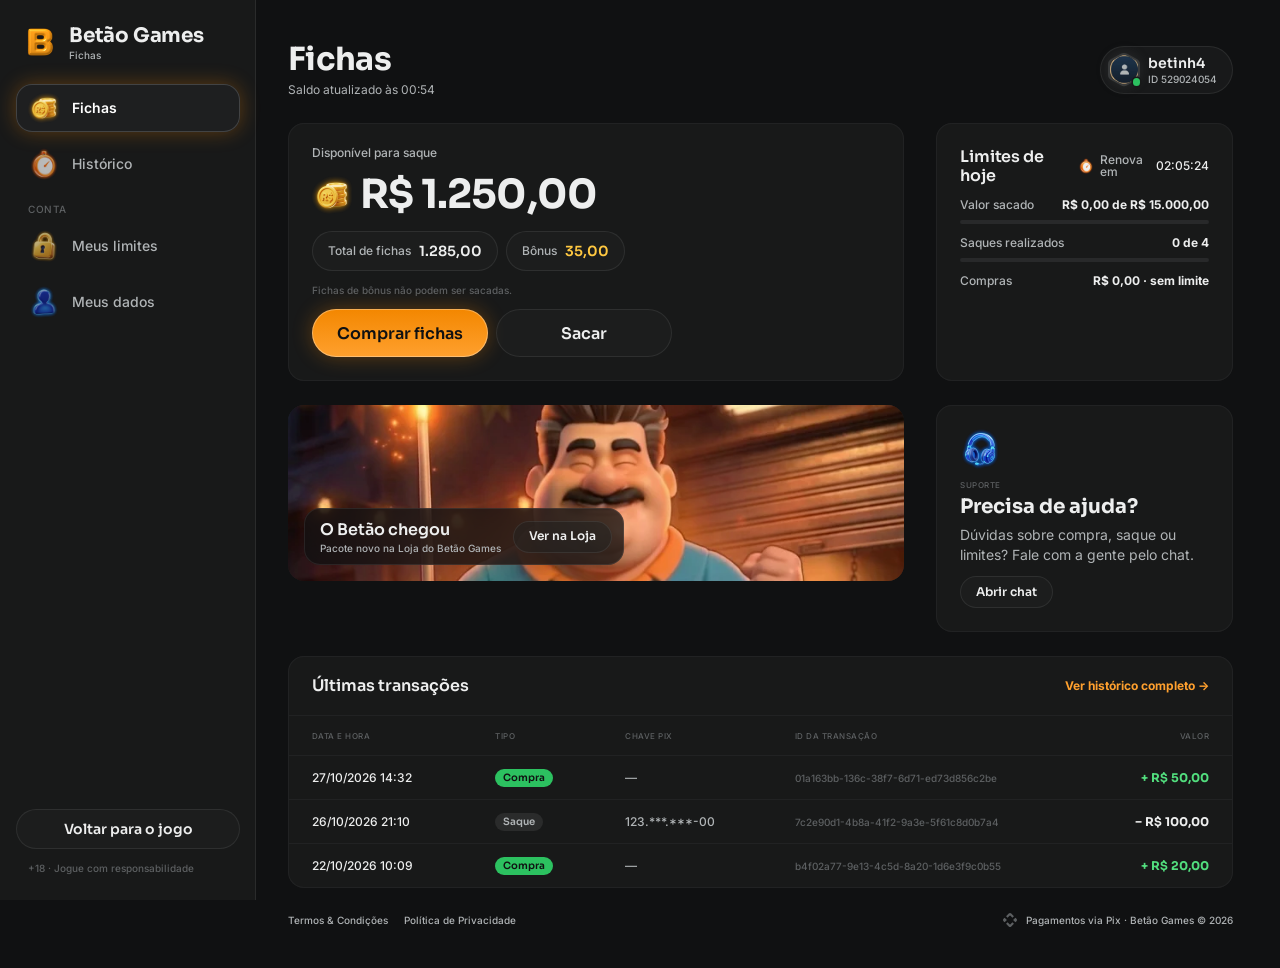
==== fichas/index.html @ 5cd7186c "Betão Games · protótipo navegável gerado a partir do EstrelaGames (cores, logo, verso, Betão, abertu" ====
<!doctype html>
<html lang="pt-BR">
<head>
<meta charset="utf-8">
<meta name="viewport" content="width=device-width, initial-scale=1, viewport-fit=cover">
<meta name="robots" content="noindex, nofollow">
<meta name="theme-color" content="#101112">
<title>Fichas · Betão Games</title>
<link rel="icon" href="../assets/ui/logo_icon.webp">
<link rel="preconnect" href="https://fonts.googleapis.com">
<link rel="preconnect" href="https://fonts.gstatic.com" crossorigin>
<link rel="stylesheet" href="https://fonts.googleapis.com/css2?family=Inter:wght@400;500;600;700&family=Sora:wght@600;700;800&display=swap">
<link rel="stylesheet" href="../css/tokens.css?v=20261027h">
<link rel="stylesheet" href="../css/ui.css?v=20261027h">
<link rel="stylesheet" href="fichas.css?v=20261027h">
</head>
<body>
<svg width="0" height="0" style="position:absolute" aria-hidden="true">
  <defs><clipPath id="hexclip" clipPathUnits="objectBoundingBox"><path id="hexpath" d=""/></clipPath></defs>
  <symbol id="i-chev-l-light" viewBox="0 0 320 512"><path d="M20.7 267.3c-6.2-6.2-6.2-16.4 0-22.6l192-192c6.2-6.2 16.4-6.2 22.6 0s6.2 16.4 0 22.6L54.6 256 235.3 436.7c6.2 6.2 6.2 16.4 0 22.6s-16.4 6.2-22.6 0l-192-192z"/></symbol>
  <symbol id="i-x" viewBox="0 0 384 512"><path d="M324.5 411.1c6.2 6.2 16.4 6.2 22.6 0s6.2-16.4 0-22.6L214.6 256 347.1 123.5c6.2-6.2 6.2-16.4 0-22.6s-16.4-6.2-22.6 0L192 233.4 59.5 100.9c-6.2-6.2-16.4-6.2-22.6 0s-6.2 16.4 0 22.6L169.4 256 36.9 388.5c-6.2 6.2-6.2 16.4 0 22.6s16.4 6.2 22.6 0L192 278.6 324.5 411.1z"/></symbol>
  <symbol id="i-check" viewBox="0 0 448 512"><path d="M438.6 105.4c12.5 12.5 12.5 32.8 0 45.3l-256 256c-12.5 12.5-32.8 12.5-45.3 0l-128-128c-12.5-12.5-12.5-32.8 0-45.3s32.8-12.5 45.3 0L160 338.7 393.4 105.4c12.5-12.5 32.8-12.5 45.3 0z"/></symbol>
  <symbol id="i-copy" viewBox="0 0 448 512"><path d="M208 0H332.1c12.7 0 24.9 5.1 33.9 14.1l67.9 67.9c9 9 14.1 21.2 14.1 33.9V336c0 26.5-21.5 48-48 48H208c-26.5 0-48-21.5-48-48V48c0-26.5 21.5-48 48-48zM48 128h80v64H64V448H256V416h64v48c0 26.5-21.5 48-48 48H48c-26.5 0-48-21.5-48-48V176c0-26.5 21.5-48 48-48z"/></symbol>
  <symbol id="i-pix" viewBox="0 0 24 24"><path d="M6.1 6.3 10.1 2.3a2.7 2.7 0 0 1 3.8 0l4 4-2.3 2.3-2.9-2.9a1 1 0 0 0-1.4 0L8.4 8.6 6.1 6.3zm11.8 11.4-4 4a2.7 2.7 0 0 1-3.8 0l-4-4 2.3-2.3 2.9 2.9a1 1 0 0 0 1.4 0l2.9-2.9 2.3 2.3zM2.3 10.1l1.6-1.6L7.4 12l-3.5 3.5-1.6-1.6a2.7 2.7 0 0 1 0-3.8zm19.4 0a2.7 2.7 0 0 1 0 3.8l-1.6 1.6-3.5-3.5 3.5-3.5 1.6 1.6z"/></symbol>
</svg>

<div class="fx">
  <aside class="side" id="side" aria-label="Menu"></aside>
  <div class="main">
    <header class="mtop" id="mtop"></header>
    <main class="page" id="page"></main>
    <footer class="foot" id="foot"></footer>
  </div>
</div>
<div class="veil" id="veil" hidden><section class="drawer" id="drawer" role="dialog" aria-modal="true"></section></div>
<div class="toast" id="toast"><span class="hint-pill" id="toastTxt"></span></div>

<script src="fichas.js?v=20261027h"></script>
</body>
</html>
---- css/tokens.css ----
/* Betão Games · tokens do DS EstrelaGames (Rjx31bgpOt4m1U8DVKyWtd · modo Betão Games), valores resolvidos 1:1 */
:root{
  color-scheme: dark;
  /* background */
  --bg-default:#101112; --bg-subtle:#181919; --bg-strong:#212223; --bg-raised:#28292a; --bg-inset:#010101; --bg-highlight:#ffffff14; --bg-chrome:#181919; --bg-divider:#28292a; --bg-band:#00000052;
  --bga-default-50:#10111280; --bga-default-75:#101112bf; --bga-subtle-50:#18191980; --bga-subtle-75:#181919bf;
  --bga-strong-25:#21222340; --bga-strong-50:#21222380; --bga-strong-75:#212223bf;
  --bga-secondary-16:#ffa02e29; --bga-secondary-32:#ffa02e52; --bga-accent-12:#ffc8411f;
  /* border */
  --border-muted:#ffffff14; --border-default:#212223; --border-strong:#383a3b; --border-focus:#f38700;
  --border-hl-top:#ffffff29; --border-gold-top:#ffdec1e5; --border-gold-bottom:#f387005c;
  /* text */
  --text-default:#edeeee; --text-muted:#b0b4b6; --text-link:#ffa02e; --text-subtle:#5d6062; --text-disabled:#454849;
  --text-brand:#ffa02e; --text-success:#52de7e; --text-error:#ff6b6e; --text-prize:#ffc841;
  --text-on-color:#ffffff; --text-on-color-muted:#ffffffd9; --text-on-color-subtle:#ffffffb2; --text-on-light:#101112;
  /* system */
  --sys-info:#ff9201; --sys-success:#2cc160; --sys-success-strong:#8cf0a9; --sys-warning:#ffbe2e; --sys-error:#ef4452;
  --sysa-success-25:#2cc16040; --sysa-error-25:#ef445240; --sysa-info-25:#3b74f540;
  --notification-error:#ef4452;
  /* effects */
  --hl-subtle:#ffffff29; --hl:#ffffff52; --hl-strong:#ffffff7a;
  --shadow-faint:#0000001f; --shadow-subtle:#0000003d; --shadow:#00000066; --shadow-strong:#00000080;
  --glow-info:#f3870052; --glow-accent:#ffbe2e52; --glow-success:#52de7ea3; --glow-gold:#ffa02e52; --glow-blue:#ffa02e; --glow-red:#ff6b6e;
  /* surfaces */
  --surface-card-top:#181919; --surface-card-bottom:#101112; --surface-elevated-top:#28292a; --surface-elevated-bottom:#181919;
  /* buttons */
  --btn-primary-top:#f38700; --btn-primary-bg:#a25a00; --btn-secondary-border:#ff9201;
  --btn-disabled-top:#28292a; --btn-disabled-bg:#28292a; --btn-disabled-text:#454849;
  /* tabs */
  --tab-default-text:#b0b4b6; --tab-container:#212223; --input-border:#212223;
  --tab-padrao:#f38700; --tab-padrao-tint:#f387003d; --tab-rosa:#e93d82; --tab-rosa-tint:#e93d823d;
  /* games */
  --game-truco:#e5484d; --game-paulista:#3b74f5; --game-cacheta:#8752f2; --game-tranca:#2cc160; --game-buraco:#1f9a4a;
  --game-poker:#0fa968; --game-sinuca:#2fa35a; --game-todos:#ff9201; --game-domino:#14b8a6; --game-dama:#f76b15; --game-xadrez:#5b6cff;
  --game-paulista-tint:#3b74f53d; --game-truco-tint:#e5484d3d; --game-cacheta-tint:#8752f23d; --game-buraco-tint:#1f9a4a3d;
  /* crew */
  --crew-engenheiro:#4fb3ff; --crew-comandante:#f5c542; --crew-piloto:#ff5a36; --crew-navegador:#e86bff; --crew-explorador:#4dffb8;
  --crew-bar:#ff9f43; --crew-reis:#34d399; --crew-nobru:#3d8bff; --crew-inhui:#ff4fb0;
  /* stake / table */
  --stake-padrao-top:#673600; --stake-padrao-bottom:#341d07; --stake-iniciante-top:#1f9a4a; --stake-iniciante-bottom:#1f502c;
  --table-card-top:#1f5a4a; --table-card-bottom:#0f2e2a; --table-stake:#ffc841;
  --plus-bg:#52de7e; --plus-icon:#101112;
  /* cards */
  --card-face:#ffffff; --card-border:#9ea2a4; --suit-red:#c72c3d; --suit-black:#141922; --back-top:#7e4606; --back-bottom:#491f00;
  /* seat timer */
  --seat-timer-track:#ffffff1f; --seat-timer:#ff9201;
  /* type */
  --f-display:"Sora", "Inter", system-ui, sans-serif;
  --f-ui:"Inter", system-ui, -apple-system, sans-serif;
  --f-call:"Industry", "Sora", sans-serif;
  /* marca · Betão Games (sobrescreve) */
  --back-top:#673600; --back-bottom:#341d07; --btn-primary-text:#101112; --btn-primary-bg:#ffa02e; --crew-nobru:#FF9201; --crew-inhui:#FF9201;
}
/* estilos de texto do DS */
.t-d3xl{font:700 64px/1.2 var(--f-display);letter-spacing:-.02em}
.t-d2xl{font:700 48px/1.2 var(--f-display);letter-spacing:-.02em}
.t-dxl{font:700 40px/1.2 var(--f-display);letter-spacing:-.02em}
.t-dl{font:700 32px/1.2 var(--f-display);letter-spacing:-.02em}
.t-dm{font:700 24px/1.2 var(--f-display);letter-spacing:-.01em}
.t-ds{font:700 20px/1.2 var(--f-display);letter-spacing:-.01em}
.t-dxs{font:600 16px/1.2 var(--f-display)}
.t-d2xs{font:600 14px/1.2 var(--f-display)}
.t-d3xs{font:600 12px/1.2 var(--f-display)}
.t-hm{font:700 20px/1.2 var(--f-ui)}
.t-ll{font:500 16px/1 var(--f-ui)} .t-lm{font:500 14px/1 var(--f-ui)} .t-ls{font:500 12px/1 var(--f-ui)} .t-lxs{font:500 10px/1 var(--f-ui)} .t-l2xs{font:500 8px/1 var(--f-ui)}
.t-link{font:700 12px/1.5 var(--f-ui)}
.t-p2xl{font:400 20px/1.5 var(--f-ui)} .t-pm{font:400 14px/1.5 var(--f-ui)} .t-ps{font:400 12px/1.5 var(--f-ui)}
---- css/ui.css ----
/* EstrelaGames · base + componentes do DS (Apple Gamer Style · Glass). Medidas 1:1 com o Figma (frame 375). */
*{box-sizing:border-box}
html,body{height:100%;margin:0}
body{background:#05080c;color:var(--text-default);font-family:var(--f-ui);-webkit-font-smoothing:antialiased;overflow:hidden;-webkit-text-size-adjust:100%}
button{font:inherit;color:inherit;border:0;background:none;padding:0;margin:0;cursor:pointer;-webkit-tap-highlight-color:transparent;text-align:inherit}
button:focus-visible,[role="button"]:focus-visible{outline:2px solid var(--border-focus);outline-offset:2px}
/* cards clicáveis são div[role=button]: o WebKit (iPhone) não estica os filhos de um <button> com flex */
[role="button"]{cursor:pointer;-webkit-tap-highlight-color:transparent;-webkit-user-select:none;user-select:none;outline:0}
input{font:inherit;color:inherit;border:0;background:none;outline:0;padding:0;margin:0;min-width:0}
img,video{display:block;max-width:100%;user-select:none;-webkit-user-drag:none}
svg{display:block}
[hidden]{display:none!important}
.ic{flex:none;object-fit:contain;pointer-events:none}

/* ---------- aparelho ---------- */
.stage-wrap{position:fixed;inset:0;display:flex;align-items:center;justify-content:center}
.phone{position:relative;width:375px;height:812px;background:var(--bg-subtle);overflow:hidden;border-radius:48px;box-shadow:0 0 0 10px #0c1016,0 0 0 11px #2a3340,0 40px 80px rgba(0,0,0,.6);transform-origin:center;display:flex;flex-direction:column}
.status{position:relative;flex:none;height:44px;display:flex;align-items:center;justify-content:space-between;padding:0 26px 0 32px;font:600 15px/1 var(--f-ui);background:var(--bg-subtle);z-index:60;pointer-events:none}
.status .island{position:absolute;left:50%;top:10px;width:118px;height:32px;margin-left:-59px;border-radius:20px;background:#000}
.status .icons{display:flex;gap:6px;align-items:center}
.app{position:relative;flex:1;min-height:0;overflow:hidden}
@media (max-width:520px){
  .phone{width:100vw;height:100vh;height:100dvh;border-radius:0;box-shadow:none;transform:none!important}
  .status{display:none}
  .app{padding-top:env(safe-area-inset-top,0px)}
}
.scr{position:absolute;inset:0;display:flex;flex-direction:column;background:var(--bg-subtle);overflow:hidden}
.app>.scr{top:env(safe-area-inset-top,0px)}
@media (min-width:521px){.app>.scr{top:0}}
.scroll{flex:1;min-height:0;overflow-y:auto;overflow-x:hidden;-webkit-overflow-scrolling:touch;scrollbar-width:none;overscroll-behavior:contain}
.scroll::-webkit-scrollbar,.hscroll::-webkit-scrollbar{display:none}
/* linha com rolagem lateral: sem clip, sangra até a borda da tela (regra Oct 26) */
.hscroll{display:flex;overflow-x:auto;overflow-y:visible;scrollbar-width:none;margin:0 -8px;padding:0 8px;scroll-padding:0 8px;-webkit-overflow-scrolling:touch}

/* ---------- ícones 3D ---------- */
.i16{width:16px;height:16px}.i20{width:20px;height:20px}.i24{width:24px;height:24px}.i28{width:28px;height:28px}.i32{width:32px;height:32px}.i36{width:36px;height:36px}.i40{width:40px;height:40px}.i48{width:48px;height:48px}

/* ---------- header-game (Mobile · Glass) ---------- */
.hdr{position:relative;flex:none;height:64px;display:flex;align-items:center;gap:4px;padding:8px 12px;background:var(--bg-subtle);overflow:hidden;z-index:20}
.hdr::before{content:"";position:absolute;left:48px;top:-70px;width:280px;height:140px;border-radius:50%;background:var(--glow-blue);filter:blur(60px);opacity:.15;pointer-events:none}
.hdr .side{position:relative;flex:1;min-width:0;display:flex;align-items:center;gap:4px}
.hdr .logo{width:24px;height:36px;display:grid;place-items:center;flex:none}
.hdr .logo img{width:25px;height:24px}
.cpill{flex:1;min-width:0;height:34px;display:flex;align-items:center;gap:2px;padding:4px;border-radius:999px;background:linear-gradient(90deg,#52de7e1a,#21222306),var(--bga-strong-50);box-shadow:inset 0 0 0 1px var(--border-muted);overflow:hidden}
.cpill.bonus{padding:4px 8px 4px 4px;background:linear-gradient(90deg,#21222306,#ffc8411a),var(--bga-strong-50)}
.cpill .ic{width:24px;height:24px}
.cpill .t{flex:1;min-width:0;display:flex;flex-direction:column;gap:2px;text-align:left}
.cpill .t small{font:500 8px/1 var(--f-ui);color:var(--text-muted)}
.cpill .t b{font:700 12px/10px var(--f-ui);color:var(--text-default);white-space:nowrap;overflow:hidden;text-overflow:ellipsis}
.cpill.bonus .t b{color:var(--text-prize)}
.cpill .plus{width:20px;height:20px;border-radius:10px;background:var(--plus-bg);display:grid;place-items:center;flex:none}
.cpill .plus svg{width:12px;height:12px;fill:var(--plus-icon)}
.hbell{position:relative;width:36px;height:36px;border-radius:18px;background:var(--bga-strong-50);box-shadow:inset 0 0 0 1px var(--border-muted);display:grid;place-items:center;flex:none}
.hbell .ic{width:28px;height:28px}
.hbell i{position:absolute;left:28px;top:0;width:8px;height:8px;border-radius:50%;background:var(--notification-error)}
.hbell i[hidden]{display:none}

/* ---------- header-avatar (hexágono com borda da tripulação) ---------- */
.hav{position:relative;display:inline-block;flex:none;width:var(--w,44px);height:var(--h,48px)}
.hav .gl{position:absolute;left:-4.5%;top:0;width:109%;aspect-ratio:1;border-radius:50%;background:var(--cc);filter:blur(calc(var(--w,44px) * .16));opacity:.45;pointer-events:none}
.hav .hx{position:absolute;inset:0;-webkit-clip-path:url(#hexclip);clip-path:url(#hexclip);background:var(--cc)}
.hav .hx img{position:absolute;inset:2px;width:calc(100% - 4px);height:calc(100% - 4px);object-fit:cover;object-position:center top;-webkit-clip-path:url(#hexclip);clip-path:url(#hexclip);background:var(--bg-raised)}
.hav .on{position:absolute;left:77%;top:75%;width:23%;aspect-ratio:1;border-radius:50%;background:var(--sys-success);box-shadow:0 0 0 1.5px var(--bg-subtle)}
.hav.xs{--w:24px;--h:26px}.hav.s{--w:32px;--h:35px}.hav.m{--w:44px;--h:48px}.hav.l{--w:56px;--h:60px}
.hav.xs .hx img,.hav.s .hx img{inset:1.5px;width:calc(100% - 3px);height:calc(100% - 3px)}
.hav.empty{height:var(--w)}
.hav.empty .av0{position:absolute;inset:4.5%;width:91%;height:91%}
.hav.empty .add{position:absolute;left:63.6%;top:63.6%;width:27.3%;height:27.3%;border-radius:50%;background:var(--plus-bg);box-shadow:0 0 0 1.2px var(--bg-subtle);display:grid;place-items:center}
.hav.empty .add svg{width:58%;height:58%;fill:var(--plus-icon)}

/* ---------- avatar circular (avatar-estrela-games) ---------- */
.av{position:relative;display:inline-block;vertical-align:middle;flex:none;width:var(--s,48px);height:var(--s,48px);border-radius:50%;background:linear-gradient(180deg,var(--surface-elevated-top),var(--surface-elevated-bottom));box-shadow:inset 0 0 0 var(--bw,2px) #ffffff29}
.av img{position:absolute;inset:var(--bw,2px);width:calc(100% - 2*var(--bw,2px));height:calc(100% - 2*var(--bw,2px));border-radius:50%;object-fit:cover;object-position:center top}
.av.s{--s:32px;--bw:1px}.av.m{--s:48px;--bw:2px}.av.l{--s:80px;--bw:3px}.av.xl{--s:120px;--bw:4px}
.av .lvl{position:absolute;left:50%;bottom:-4px;transform:translateX(-50%);padding:1px 6px;border-radius:999px;background:var(--bg-raised);box-shadow:0 0 0 2px var(--bg-default);font:600 12px/14px var(--f-display);white-space:nowrap}
.av.empty .ph{position:absolute;inset:25%;width:50%;height:50%;fill:#ffffff52}
.av .addb{position:absolute;left:63.3%;top:63.3%;width:36.7%;height:36.7%;border-radius:50%;background:var(--plus-bg);display:grid;place-items:center;box-shadow:0 0 0 3px var(--bg-subtle)}
.av .addb svg{width:50%;height:50%;fill:#fff}

/* ---------- navbar-glass ---------- */
.nav{position:absolute;left:16px;right:16px;bottom:calc(12px + env(safe-area-inset-bottom,0px));height:64px;display:flex;align-items:stretch;padding:4px;border-radius:24px;background:var(--bga-strong-75);box-shadow:inset 0 0 0 1px var(--border-muted);-webkit-backdrop-filter:blur(24px);backdrop-filter:blur(24px);z-index:30}
.nav>button{position:relative;flex:1;min-width:0;display:flex;flex-direction:column;align-items:center;justify-content:center;border-radius:20px}
.nav>button .ic{width:32px;height:32px;opacity:.75}
.nav>button>span{font:500 10px/1 var(--f-ui);color:var(--text-subtle);white-space:nowrap}
.nav>button.on{flex:none;width:104px;justify-content:flex-end;gap:2px;padding-bottom:6px;background:var(--bga-secondary-16);box-shadow:inset 0 0 0 1px var(--hl-subtle),0 0 20px var(--glow-info)}
.nav>button.on .ic{position:absolute;left:28px;top:-14px;width:48px;height:48px;opacity:1}
.nav>button.on .lr{width:100%;display:flex;align-items:center;justify-content:space-between;padding:0 8px}
.nav>button.on .lr span{font:500 10px/1 var(--f-ui);color:var(--text-on-color)}
.nav .lr i{width:16px;height:16px;display:grid;place-items:center}
.nav .lr svg{width:10px;height:16px;fill:var(--text-on-color)}

/* ---------- game-block ---------- */
.gb{position:relative;flex:none;width:72px;height:64px;border-radius:16px;display:flex;flex-direction:column;align-items:center;justify-content:center;padding:4px 0;background:var(--tab-container);box-shadow:inset 0 0 0 1px var(--hl);font:500 10px/1 var(--f-ui);color:var(--text-on-color);white-space:nowrap}
.gb .ic{width:40px;height:40px}
.gb.on{justify-content:flex-end;padding:0 0 6px;background:var(--gc);box-shadow:0 4px 12px var(--gs,transparent)}
.gb.on .ic{position:absolute;left:50%;top:-12px;width:60px;height:60px;margin-left:-30px}
.gb .lk{position:absolute;right:4px;top:4px;width:14px;height:14px;opacity:.8}
.gb.on .lk{display:none}
.games-row{gap:8px;padding-top:12px;margin-top:-12px}
.games-row .gb{width:72px}

/* ---------- tabs ---------- */
.tabs{display:flex;gap:2px;height:44px;padding:4px;border-radius:12px;background:var(--bg-raised);box-shadow:inset 0 0 0 1px var(--input-border)}
.tabs>button{position:relative;flex:1;min-width:0;height:34px;border-radius:8px;display:flex;align-items:center;justify-content:center;padding:8px 16px;font:500 12px/1 var(--f-ui);color:var(--tab-default-text);white-space:nowrap}
.tabs>button.on{background:var(--tc-tint);font:700 12px/18px var(--f-ui);color:var(--text-default)}
.tabs>button.on::after{content:"";position:absolute;left:50%;bottom:0;width:24px;height:3px;margin-left:-12px;border-radius:2px;background:var(--tc);box-shadow:0 0 8px var(--tc)}
.tabs>button .lk{font:500 9px/1 var(--f-ui);margin-left:4px;opacity:.7}
.tabs{--tc:var(--tab-padrao);--tc-tint:var(--tab-padrao-tint)}
.tabs.t-azul{--tc:var(--game-paulista);--tc-tint:var(--game-paulista-tint)}
.tabs.t-vermelha{--tc:var(--game-truco);--tc-tint:var(--game-truco-tint)}
.tabs.t-roxa{--tc:var(--game-cacheta);--tc-tint:var(--game-cacheta-tint)}
.tabs.t-verde{--tc:var(--game-buraco);--tc-tint:var(--game-buraco-tint)}
.tabs.t-rosa{--tc:var(--tab-rosa);--tc-tint:var(--tab-rosa-tint)}

/* ---------- button-glass ---------- */
.btn{display:inline-flex;align-items:center;justify-content:center;gap:8px;white-space:nowrap;transition:transform .12s,filter .12s;flex:none}
.btn:active{transform:scale(.97)}
.btn.l{height:48px;padding:0 24px;border-radius:24px;font:600 16px/1.2 var(--f-display)}
.btn.m{height:40px;padding:0 20px;border-radius:20px;font:600 14px/1.2 var(--f-display)}
.btn.s{height:32px;padding:0 16px;border-radius:16px;font:600 12px/1.2 var(--f-display)}
.btn.xl{height:56px;padding:0 24px;border-radius:28px;font:600 16px/1.2 var(--f-display)}
.btn.m44{height:44px;border-radius:22px}
.btn.pri{background:linear-gradient(180deg,var(--btn-primary-top),var(--btn-primary-bg));box-shadow:inset 0 0 0 1px var(--hl),0 0 20px var(--glow-info);color:var(--btn-primary-text)}
.btn.sec{background:var(--bga-strong-50);box-shadow:inset 0 0 0 1px var(--border-muted);color:var(--text-default)}
.btn:disabled,.btn.dis{background:var(--btn-disabled-bg);box-shadow:none;color:var(--btn-disabled-text);pointer-events:none}
.btn.danger-txt{background:none;box-shadow:none;color:var(--text-error);font:500 14px/1 var(--f-ui)}
.btn.fill{flex:1;min-width:0}
.btn.wide{width:100%}
.btn .ic{width:20px;height:20px}

/* ---------- button-icon ---------- */
.bicon{width:40px;height:40px;border-radius:20px;display:grid;place-items:center;flex:none;background:var(--bga-strong-50);box-shadow:inset 0 0 0 1px var(--border-muted)}
.bicon .ic{width:24px;height:24px}
.bicon.s{width:32px;height:32px;border-radius:16px}.bicon.s .ic{width:20px;height:20px}
.bicon svg{width:14px;height:14px;fill:var(--text-default)}
.bicon.s28{width:28px;height:28px;border-radius:14px}.bicon.s28 svg{width:16px;height:16px}

/* ---------- tag ---------- */
.tag{display:inline-flex;align-items:center;gap:4px;padding:2px 8px;border-radius:999px;font:600 12px/14px var(--f-display);white-space:nowrap;flex:none}
.tag.neutral{background:#ffffff14;color:var(--text-muted)}
.tag.gold{background:#ffa02e29;color:var(--text-brand);box-shadow:inset 0 0 0 1px #ffdec18c}
.tag.success{background:var(--sys-success);color:var(--bg-default)}
.tag.danger{background:var(--sys-error);color:var(--text-default)}
.tag.info{background:var(--sys-info);color:var(--text-default)}
.tag.live{background:var(--sys-error);color:var(--text-default)}
.tag.beginner{background:var(--game-buraco);color:var(--text-default)}

/* ---------- section-title ---------- */
.stitle{display:flex;align-items:center;justify-content:space-between;gap:16px}
.stitle .tx{flex:1;min-width:0;display:flex;flex-direction:column;gap:2px}
.stitle b{font:700 20px/1.2 var(--f-display);letter-spacing:-.01em}
.stitle small{font:500 12px/1 var(--f-ui);color:var(--text-muted)}
.trow{display:flex;align-items:center;justify-content:space-between;gap:8px}
.trow b{font:600 14px/1.2 var(--f-display)}
.trow small{font:500 10px/1 var(--f-ui);color:var(--text-subtle)}

/* ---------- page-top ---------- */
.ptop{flex:none;display:flex;align-items:center;justify-content:space-between;gap:8px;padding:8px;min-height:45px}
.ptop .l{display:flex;align-items:center;gap:8px;min-width:0}
.ptop .back{width:28px;height:28px;border-radius:14px;display:grid;place-items:center;background:var(--bga-strong-50);box-shadow:inset 0 0 0 1px var(--border-muted);flex:none}
.ptop .back svg{width:10px;height:16px;fill:var(--text-default)}
.ptop .tx{display:flex;flex-direction:column;min-width:0}
.ptop .tx b{font:600 16px/1.2 var(--f-display);white-space:nowrap;overflow:hidden;text-overflow:ellipsis}
.ptop .tx small{display:flex;align-items:center;gap:4px;font:500 10px/1 var(--f-ui);color:var(--text-muted)}
.ptop .tx small i{width:6px;height:6px;border-radius:50%;background:var(--sys-success)}

/* ---------- input-search / input ---------- */
.search{display:flex;align-items:center;gap:8px;height:40px;padding:0 16px 0 12px;border-radius:20px;background:var(--bga-strong-50);box-shadow:inset 0 0 0 1px var(--border-muted)}
.search svg{width:16px;height:16px;fill:var(--text-muted);flex:none}
.search input{flex:1;font:500 12px/1 var(--f-ui);color:var(--text-default)}
.search input::placeholder{color:var(--text-muted)}
.field{display:flex;flex-direction:column;gap:8px}
.field>label{font:500 14px/1 var(--f-ui);color:var(--text-default)}
.field .box{display:flex;align-items:center;gap:8px;height:40px;padding:8px 12px;border-radius:12px;background:var(--bga-strong-50);box-shadow:inset 0 0 0 1px var(--border-muted)}
.field .box:focus-within{box-shadow:inset 0 0 0 1px var(--border-focus)}
.field .box input{flex:1;font:400 14px/1.5 var(--f-ui);color:var(--text-default)}
.field .box input::placeholder{color:var(--text-disabled)}
.field .box button svg{width:20px;height:20px;fill:var(--text-muted)}

/* ---------- otp ---------- */
.otp{display:flex;gap:8px;justify-content:center}
.otp .bx{width:48px;height:56px;border-radius:12px;background:#ffffff14;display:grid;place-items:center;font:700 24px/1.2 var(--f-display);color:var(--text-default);box-shadow:inset 0 0 0 1px var(--border-muted)}
.otp .bx.act{background:#ffffff1f;box-shadow:inset 0 0 0 2px var(--border-focus),0 0 12px var(--glow-info)}
.otp .bx.act::after{content:"";width:2px;height:24px;background:var(--border-focus);animation:blink 1s steps(1) infinite}
@keyframes blink{50%{opacity:0}}
.otp-in{position:absolute;opacity:0;pointer-events:none;width:1px;height:1px}

/* ---------- progress ---------- */
.prog{height:4px;border-radius:999px;background:#ffffff1f;overflow:hidden;flex:1}
.prog i{display:block;height:100%;border-radius:inherit;background:var(--tab-padrao);transition:width .3s}

/* ---------- stake-pill ---------- */
.stakes{position:relative;height:128px;overflow:hidden;margin:0 -8px}
.stakes .track{position:absolute;top:8px;left:50%;transform:translateX(-50%);display:flex;align-items:center;gap:8px;height:112px}
.sp{position:relative;flex:none;display:flex;flex-direction:column;border-radius:16px;padding:4px 4px 0;background:linear-gradient(180deg,var(--surface-elevated-top),var(--surface-card-bottom));box-shadow:inset 0 0 0 1px #ffffff29,0 16px 40px var(--shadow);transition:width .25s,height .25s}
.sp .st{position:relative;flex:1;align-self:stretch;border-radius:12px;display:flex;flex-direction:column;align-items:center;justify-content:center;gap:4px;background:linear-gradient(180deg,var(--stake-padrao-top),var(--stake-padrao-bottom));box-shadow:inset 0 0 0 1px var(--hl-subtle),inset 0 2px 8px var(--shadow)}
.sp .v{display:flex;align-items:center;gap:4px;font:600 14px/1.2 var(--f-display);white-space:nowrap}
.sp .v .ic{width:14px;height:14px}
.sp .q{position:absolute;top:4px;right:4px;display:flex;align-items:center;gap:3px;padding:2px 5px;border-radius:8px;background:var(--bga-strong-50);font:500 8px/1 var(--f-ui);white-space:nowrap}
.sp .q::before{content:"";width:5px;height:5px;border-radius:50%;background:var(--sys-success)}
.sp .tg{padding:2px 6px;border-radius:6px;background:var(--bga-strong-50);font:500 8px/1 var(--f-ui);color:var(--text-success)}
.sp .ft{flex:none;display:flex;align-items:center;justify-content:center;gap:3px;padding:4px 0 5px;white-space:nowrap}
.sp .ft small{font:500 8px/1 var(--f-ui);color:var(--text-muted)}
.sp .ft b{font:500 8px/1 var(--f-ui)}
.sp.ini .st{background:linear-gradient(180deg,var(--stake-iniciante-top),var(--stake-iniciante-bottom))}
.sp.S{width:68px;height:68px;padding:4px}
.sp.S .q,.sp.S .ft,.sp.S .tg{display:none}
.sp.M{width:88px;height:88px}
.sp.M .v{font:600 16px/1.2 var(--f-display)} .sp.M .v .ic{width:18px;height:18px}
.sp.L{width:112px;height:112px}
.sp.L .v{font:700 20px/1.2 var(--f-display);letter-spacing:-.01em} .sp.L .v .ic{width:24px;height:24px}
.sp.L .ft b{font:500 10px/1 var(--f-ui)}
.sp.on{box-shadow:inset 0 0 0 2px var(--btn-secondary-border),0 0 20px var(--glow-info)}
.sp.on .st{background:linear-gradient(180deg,var(--btn-primary-top),var(--btn-primary-bg))}
.sp.on.ini .st{background:linear-gradient(180deg,var(--stake-iniciante-top),var(--stake-iniciante-bottom))}
.stake-grid{display:grid;grid-template-columns:repeat(3,minmax(0,1fr));gap:12px}
.stake-grid .sp{width:auto;height:88px}

/* ---------- table-glass (mesa aberta) ---------- */
.tg-row{display:grid;grid-template-columns:repeat(2,minmax(0,1fr));gap:16px 8px}
.tgl{position:relative;height:92px;border-radius:46px;padding:4px;display:flex;background:linear-gradient(180deg,var(--surface-elevated-top),var(--surface-card-bottom));box-shadow:inset 0 0 0 1px #ffffff29,0 16px 40px var(--shadow);text-align:left}
.tgl .felt{flex:1;align-self:stretch;min-width:0;display:flex;align-items:center;padding:10px 12px 6px 70px;border-radius:41px;background:linear-gradient(180deg,var(--table-card-top),var(--table-card-bottom));box-shadow:inset 0 0 0 1px var(--hl-subtle),inset 0 2px 8px var(--shadow)}
.tgl .vals{display:flex;flex-direction:column;gap:4px;min-width:0}
.tgl .vals b{font:600 14px/1.2 var(--f-display);color:var(--table-stake);white-space:nowrap}
.tgl .vals small{font:500 10px/1 var(--f-ui);color:#ffffffb2;white-space:nowrap}
.tgl .seats{display:flex;align-items:center;gap:2px;height:20px}
.tgl .seats .pl{display:flex}
.tgl .seats .pl span{width:20px;height:20px;border-radius:10px;overflow:hidden;background:var(--cc);margin-right:-6px;box-shadow:0 0 0 1px var(--table-card-bottom)}
.tgl .seats .pl span img{width:100%;height:100%;object-fit:cover;object-position:center top}
.tgl .seats em{font:600 12px/14px var(--f-display);font-style:normal;margin-left:8px}
.tgl .tab{position:absolute;left:50%;top:-8px;transform:translateX(-50%);padding:2px 8px;border-radius:8px;background:var(--surface-elevated-top);box-shadow:inset 0 0 0 1px var(--border-muted);font:500 10px/12px var(--f-ui);color:var(--text-subtle);white-space:nowrap}
.tgl .deck{position:absolute;left:14px;top:25px;width:52px;height:52px}
.tgl.locked .felt>*{opacity:.55}
.tgl.pool{border-radius:16px}
.tgl.pool .felt{border-radius:12px;position:relative;overflow:hidden;background:linear-gradient(180deg,#2fa35a,#145c32)}
.tgl.pool .felt::before{content:"";position:absolute;left:30%;top:0;bottom:0;border-left:1px solid #ffffff29}
.tgl.pool .pk{position:absolute;width:10px;height:10px;border-radius:50%;background:#000000b2;box-shadow:inset 0 0 0 1px #ffffff1f}

/* ---------- action-tile ---------- */
.atile{width:80px;height:64px;border-radius:16px;display:flex;flex-direction:column;align-items:center;justify-content:center;background:var(--bga-strong-50);box-shadow:inset 0 0 0 1px var(--border-muted);font:600 14px/1.2 var(--f-display);flex:none}
.atile .ic{width:28px;height:28px}

/* ---------- bottom sheet (sheet glass) ---------- */
.veil{position:absolute;inset:0;z-index:50;background:var(--bga-default-75);display:flex;align-items:flex-end;animation:fade .2s both}
.bsheet{position:relative;width:100%;max-height:calc(100% - 24px);display:flex;flex-direction:column;align-items:stretch;gap:12px;padding:8px 12px calc(24px + env(safe-area-inset-bottom,0px));border-radius:24px 24px 0 0;background:var(--bg-subtle);box-shadow:inset 0 1px 0 var(--hl-subtle),0 16px 40px var(--shadow);animation:up .28s cubic-bezier(.2,.9,.3,1) both;overflow:hidden}
.bsheet.g16{gap:16px}
.bsheet .handle{width:36px;height:4px;border-radius:2px;background:var(--border-muted);align-self:center;flex:none}
.bsheet .scroll{margin:0 -12px;padding:0 12px}
.sh-h{display:flex;align-items:center;gap:12px;flex:none}
.sh-h>.ic{width:36px;height:36px}
.sh-h .tx{flex:1;min-width:0;display:flex;flex-direction:column;gap:2px}
.sh-h .tx b{font:600 16px/1.2 var(--f-display)}
.sh-h .tx small{font:500 10px/1.2 var(--f-ui);color:var(--text-subtle)}
.sh-h .tx small.ok{display:flex;align-items:center;gap:6px;color:var(--sys-success)}
.sh-h .tx small.ok::before{content:"";width:8px;height:8px;border-radius:50%;background:var(--sys-success)}
.xbtn{width:32px;height:32px;border-radius:16px;display:grid;place-items:center;background:var(--bga-strong-50);box-shadow:inset 0 0 0 1px var(--border-muted);flex:none}
.xbtn svg{width:14px;height:14px;fill:var(--text-default)}
@keyframes up{from{transform:translateY(100%)}to{transform:none}}
@keyframes fade{from{opacity:0}}
@keyframes pop{from{transform:scale(.3);opacity:0}}

/* ---------- hint (pílula) / toast ---------- */
.hint-pill{display:inline-flex;align-items:center;gap:4px;padding:4px 12px;border-radius:999px;background:var(--bga-strong-75);box-shadow:inset 0 0 0 1px var(--hl-subtle);font:500 10px/1.2 var(--f-ui);color:var(--text-default);white-space:nowrap;-webkit-backdrop-filter:blur(12px);backdrop-filter:blur(12px)}
.toast{position:absolute;left:50%;top:72px;transform:translate(-50%,-8px);opacity:0;transition:opacity .2s,transform .2s;z-index:90;pointer-events:none;max-width:calc(100% - 32px)}
.toast .hint-pill{font-size:11px;padding:6px 14px;white-space:normal;text-align:center}
.toast.show{opacity:1;transform:translate(-50%,0)}

/* ---------- list / cells ---------- */
.cell{display:flex;flex-direction:column;gap:2px;padding:8px;border-radius:12px;background:var(--bga-strong-50);box-shadow:inset 0 0 0 1px var(--border-muted);min-width:0;flex:1}
.cell small{font:500 10px/1 var(--f-ui);color:var(--text-subtle)}
.cell b{font:600 14px/1.2 var(--f-display);white-space:nowrap}
.card-raised{border-radius:16px;background:var(--bg-raised)}
.muted{color:var(--text-muted)}.subtle{color:var(--text-subtle)}.prize{color:var(--text-prize)}.ok{color:var(--text-success)}.err{color:var(--text-error)}

@media (prefers-reduced-motion: reduce){*,*::before,*::after{animation-duration:.01ms!important;animation-iteration-count:1!important;transition-duration:.01ms!important}}
---- fichas/fichas.css ----
/* Betão Games · Fichas (página fora do app). Usa os tokens e componentes do app (../css/tokens.css + ui.css: .btn, .tabs, .tag, .field, .xbtn, .hav, .toast).
   Celular (Figma W01–W09, 375): header + abas + cartões empilhados, comprar/sacar em tela cheia.
   Computador ≥ 1024 (Figma DW01–DW09, 1920): menu 256 à esquerda, conteúdo 1312 (grade 864 + 416, gap 32), comprar/sacar num drawer de 480. */
html,body{height:auto;min-height:100%}
html{scrollbar-gutter:stable}
body{overflow:auto;background:var(--bg-default)}
body.lock{overflow:hidden}
a{color:inherit;text-decoration:none}
.od{display:none}
.fx{min-height:100vh;display:flex}
.main{flex:1;min-width:0;display:flex;flex-direction:column}
.ic{width:24px;height:24px}

/* ---------- celular: header + abas ---------- */
.side{display:none}
.mtop{position:sticky;top:0;z-index:20;display:flex;flex-direction:column;background:var(--bg-default);padding-top:env(safe-area-inset-top,0px)}
.mtop .row{display:flex;align-items:center;gap:12px;height:60px;padding:0 16px 0 12px;box-shadow:inset 0 -1px 0 var(--border-muted)}
.bk{width:32px;height:32px;border-radius:16px;display:grid;place-items:center;flex:none;background:var(--bga-strong-50);box-shadow:inset 0 0 0 1px var(--border-muted)}
.bk svg{width:10px;height:16px;fill:var(--text-brand)}
.brand{flex:1;min-width:0;display:flex;align-items:center;gap:12px}
.brand img{width:33px;height:32px}
.brand span{display:flex;flex-direction:column;gap:2px}
.brand b{font:700 20px/1.2 var(--f-display);letter-spacing:-.01em}
.brand small{font:500 10px/1 var(--f-ui);color:var(--text-muted)}
.mtop .tabs{margin:12px 12px 0}
.mtop .tabs>button{height:36px}

.page{display:flex;flex-direction:column;gap:12px;padding:12px 12px 0}
.ptitle{display:none}
.ptitle.mob{display:flex;padding:8px 4px 0}
.ptitle .tx{display:flex;flex-direction:column;gap:4px}
.ptitle h1{margin:0;font:700 20px/1.2 var(--f-display);letter-spacing:-.01em}
.ptitle .tx small{font:400 12px/1.4 var(--f-ui);color:var(--text-muted)}
.ptitle .r{display:none}

.card{display:flex;flex-direction:column;gap:16px;padding:16px;border-radius:16px;background:var(--bg-subtle);box-shadow:inset 0 0 0 1px var(--border-default)}
.grid,.col{display:flex;flex-direction:column;gap:12px}

/* saldo */
.bal{gap:12px}
.bal .lbl{font:500 12px/1 var(--f-ui);color:var(--text-muted)}
.amt{display:flex;align-items:center;gap:8px}
.amt .ic{width:32px;height:32px}
.amt b{font:700 32px/1.2 var(--f-display);letter-spacing:-.02em}
.chips{display:flex;flex-wrap:wrap;gap:8px}
.chip{display:inline-flex;align-items:center;gap:8px;height:40px;padding:0 16px;border-radius:20px;background:var(--bga-strong-50);box-shadow:inset 0 0 0 1px var(--border-muted)}
.chip small{font:500 12px/1 var(--f-ui);color:var(--text-muted)}
.chip b{font:600 14px/1.2 var(--f-display)}
.prize{color:var(--text-prize)}
.bal .bnote{font:500 10px/1.4 var(--f-ui);color:var(--text-subtle)}
.acts{display:grid;grid-template-columns:repeat(2,minmax(0,1fr));gap:8px}
.acts .btn{width:100%}

/* limites */
.lim{gap:12px}
.lh{display:flex;align-items:center;justify-content:space-between;gap:8px}
.lh>b{font:700 20px/1.2 var(--f-display);letter-spacing:-.01em}
.renew{display:flex;align-items:center;gap:6px}
.renew .ic{width:16px;height:16px}
.renew small{font:500 12px/1 var(--f-ui);color:var(--text-muted)}
.renew b{font:500 12px/1 var(--f-ui)}
.lrow{display:flex;align-items:center;justify-content:space-between;gap:8px;font:500 14px/1.2 var(--f-ui);color:var(--text-muted)}
.lrow b{font:700 14px/1.2 var(--f-ui);color:var(--text-default);text-align:right}
.lbar{display:block;height:4px;margin-top:-4px;border-radius:2px;background:var(--bg-raised);overflow:hidden}
.lbar i{display:block;height:100%;border-radius:2px;background:var(--tab-padrao)}

/* banner da Loja */
.banner{position:relative;height:168px;border-radius:16px;overflow:hidden;box-shadow:inset 0 0 0 1px var(--border-default)}
.banner>img{width:100%;height:100%;object-fit:cover;object-position:center 30%}
.banner .gl{position:absolute;left:12px;right:12px;bottom:12px;display:flex;align-items:center;gap:12px;padding:12px 12px 12px 16px;border-radius:16px;background:var(--bga-default-75);-webkit-backdrop-filter:blur(24px);backdrop-filter:blur(24px);box-shadow:inset 0 0 0 1px var(--border-muted)}
.banner .gl>span{flex:1;min-width:0;display:flex;flex-direction:column;gap:4px}
.banner .gl b{font:600 14px/1.2 var(--f-display);white-space:nowrap;overflow:hidden;text-overflow:ellipsis}
.banner .gl small{font:500 10px/1 var(--f-ui);color:var(--text-muted)}

/* suporte */
.help{flex-direction:row;align-items:center;gap:12px}
.help>.ic{width:40px;height:40px}
.help .tx{flex:1;min-width:0;display:flex;flex-direction:column;gap:2px}
.help .k{display:none}
.help .tx b{font:600 16px/1.2 var(--f-display)}
.help .tx>span{font:500 12px/1.3 var(--f-ui);color:var(--text-muted)}

/* transações */
.txs{padding:0;gap:0;overflow:hidden}
.th{display:flex;align-items:center;justify-content:space-between;padding:16px;box-shadow:inset 0 -1px 0 var(--border-default)}
.th b{font:600 16px/1.2 var(--f-display)}
.th a{font:700 12px/1.5 var(--f-ui);color:var(--text-link)}
.tbl{display:none}
.tlist{display:flex;flex-direction:column}
.trow{display:flex;align-items:center;justify-content:space-between;gap:12px;padding:16px;box-shadow:inset 0 -1px 0 var(--border-default)}
.trow:last-child{box-shadow:none}
.trow span{display:flex;flex-direction:column;gap:6px}
.trow .l{align-items:flex-start}
.trow .r{align-items:flex-end;text-align:right}
.trow small{font:500 12px/1 var(--f-ui);color:var(--text-muted)}
.trow .r small{font-size:10px;color:var(--text-subtle)}
.trow b{font:700 14px/1.2 var(--f-display)}
.ok{color:var(--text-success)!important}
.tag{font-size:12px;padding:3px 10px}

/* histórico: no celular cada bloco é um cartão */
.hist{background:none;box-shadow:none;padding:0;gap:12px}
.hbar{display:flex;flex-direction:column;gap:12px}
.hbar .tabs>button{height:36px}
.flt{display:flex;gap:8px}
.fbtn,.search{display:flex;align-items:center;gap:8px;height:40px;padding:0 12px;border-radius:12px;background:var(--bg-subtle);box-shadow:inset 0 0 0 1px var(--border-default);font:500 14px/1 var(--f-ui)}
.fbtn{flex:none}
.fbtn .ic,.search .ic{width:20px;height:20px}
.search{flex:1;min-width:0}
.search input{flex:1;font:400 14px/1.5 var(--f-ui)}
.search input::placeholder{color:var(--text-muted)}
.sum{display:grid;grid-template-columns:repeat(3,minmax(0,1fr));gap:8px;padding:16px;border-radius:16px;background:var(--bg-subtle);box-shadow:inset 0 0 0 1px var(--border-default)}
.sum div{display:flex;flex-direction:column;gap:6px}
.sum small{font:500 10px/1 var(--f-ui);color:var(--text-subtle);text-transform:uppercase;letter-spacing:.04em}
.sum div:last-child{text-align:right}
.sum b{font:700 20px/1.2 var(--f-display);letter-spacing:-.01em}
.hl{display:flex;flex-direction:column;border-radius:16px;background:var(--bg-subtle);box-shadow:inset 0 0 0 1px var(--border-default);overflow:hidden}
.hl .trow{box-shadow:inset 0 -1px 0 var(--border-default)}
.pag{padding:16px;text-align:center;font:500 10px/1 var(--f-ui);color:var(--text-subtle)}
.empty{margin:0;padding:32px 16px;text-align:center;font:500 14px/1.4 var(--f-ui);color:var(--text-muted)}

/* dados + avisos */
.dados{gap:0;padding:4px 16px}
.dados div{display:flex;flex-direction:column;gap:6px;padding:12px 0;box-shadow:inset 0 -1px 0 var(--border-default)}
.dados div:last-child{box-shadow:none}
.dados small{font:500 12px/1 var(--f-ui);color:var(--text-muted)}
.dados b{font:500 16px/1.2 var(--f-ui)}
.tip{margin:0;padding:12px;border-radius:12px;background:var(--bg-subtle);box-shadow:inset 0 0 0 1px var(--border-default);font:500 12px/1.4 var(--f-ui);color:var(--text-muted)}

/* rodapé */
.foot{display:flex;flex-direction:column;align-items:center;gap:12px;padding:24px 16px calc(24px + env(safe-area-inset-bottom,0px));font:500 10px/1 var(--f-ui);color:var(--text-subtle)}
.foot .lk{display:flex;gap:16px}
.foot .lk a{color:var(--text-muted)}
.foot .pix{display:flex;align-items:center;gap:8px;color:var(--text-muted)}
.foot .pix svg{width:16px;height:16px;fill:var(--text-subtle)}

/* ---------- comprar / sacar ---------- */
.veil{position:fixed;inset:0;z-index:60;background:var(--bga-default-75);animation:fade .2s both}
.drawer{position:absolute;inset:0;display:flex;flex-direction:column;background:var(--bg-default);overflow-y:auto;animation:dIn .22s ease-out both}
@keyframes fade{from{opacity:0}}
@keyframes dIn{from{transform:translateY(16px);opacity:0}}
.dh{position:sticky;top:0;z-index:2;display:flex;align-items:center;justify-content:space-between;padding:calc(16px + env(safe-area-inset-top,0px)) 16px 16px;background:var(--bg-subtle);box-shadow:inset 0 -1px 0 var(--border-muted)}
.dh b{font:700 20px/1.2 var(--f-display);letter-spacing:-.01em}
.xbtn svg{fill:var(--text-brand)}
.steps{display:flex;align-items:center;gap:8px;margin:0;padding:16px;list-style:none}
.steps>b{flex:1;min-width:8px;height:1px;background:var(--border-default)}
.steps li{display:flex;align-items:center;gap:8px;font:500 12px/1 var(--f-ui);color:var(--text-muted);white-space:nowrap}
.steps i{width:24px;height:24px;border-radius:12px;display:grid;place-items:center;font:500 10px/1 var(--f-ui);font-style:normal;background:var(--bga-strong-50);box-shadow:inset 0 0 0 1.5px var(--border-strong)}
.steps i svg{width:10px;height:10px;fill:var(--text-default)}
.steps li.on{color:var(--text-default)}
.steps li.on i,.steps li.done i{box-shadow:inset 0 0 0 1.5px var(--btn-secondary-border),0 0 8px var(--glow-info)}
.db{display:flex;flex-direction:column;gap:16px;padding:8px 16px calc(32px + env(safe-area-inset-bottom,0px))}
.bmini{display:flex;align-items:center;gap:12px;padding:12px 16px;border-radius:16px;background:var(--bg-subtle);box-shadow:inset 0 0 0 1px var(--border-default)}
.bmini .ic{width:32px;height:32px}
.bmini span{display:flex;flex-direction:column;gap:2px}
.bmini .a{flex:1}.bmini .b{align-items:flex-end}
.bmini small{font:500 10px/1 var(--f-ui);color:var(--text-muted)}
.bmini .a b{font:700 20px/1.2 var(--f-display);letter-spacing:-.01em}
.bmini .b b{font:600 14px/1.2 var(--f-display);color:var(--text-brand)}
.q{margin:0;font:500 14px/1.2 var(--f-ui);color:var(--text-muted)}
.amts{display:grid;grid-template-columns:repeat(4,minmax(0,1fr));gap:8px;margin-top:-4px}
.amts button{height:36px;border-radius:18px;text-align:center;background:var(--bga-strong-50);box-shadow:inset 0 0 0 1px var(--border-muted);font:600 14px/1.2 var(--f-display)}
.amts button.on{background:linear-gradient(180deg,var(--btn-primary-top),var(--btn-primary-bg));box-shadow:inset 0 0 0 1px var(--hl),0 0 12px var(--glow-info)}
.field .box{height:40px;background:var(--bg-default);box-shadow:inset 0 0 0 1px var(--text-muted)}
.info{display:flex;align-items:center;gap:12px;padding:12px;border-radius:12px;background:var(--bg-subtle);box-shadow:inset 0 0 0 1px var(--border-default);font:500 12px/1.3 var(--f-ui);color:var(--text-muted)}
.info svg{width:20px;height:20px;flex:none;fill:var(--text-subtle)}
.info svg.ok{fill:var(--sys-success)}
.note{margin:0;padding:12px;border-radius:12px;background:var(--bg-subtle);box-shadow:inset 0 0 0 1px var(--border-default);font:500 10px/1.4 var(--f-ui);color:var(--text-muted)}
.db .note:first-of-type{margin-top:8px}
.qr{width:200px;height:200px;align-self:center;border-radius:16px;background:#fff;padding:16px}
.qr svg{width:100%;height:100%}
.exp{display:flex;align-items:center;justify-content:center;gap:8px;margin:0;font:500 14px/1 var(--f-ui);color:var(--text-brand)}
.exp .ic{width:16px;height:16px}
.code{display:flex;align-items:center;gap:8px;padding:8px 8px 8px 12px;border-radius:12px;background:var(--bg-subtle);box-shadow:inset 0 0 0 1px var(--border-default)}
.code span{flex:1;min-width:0;overflow:hidden;text-overflow:ellipsis;white-space:nowrap;font:400 14px/1.5 var(--f-ui);color:var(--text-muted)}
.code .xbtn svg{fill:var(--text-default)}
.btn .bi{width:18px;height:18px;fill:currentColor}
.cap{margin:0;text-align:center;font:500 10px/1.4 var(--f-ui);color:var(--text-subtle)}
.fin,.idv{display:flex;flex-direction:column;align-items:center;gap:16px;padding-top:8px;text-align:center}
.fin h2,.idv h2{margin:0;font:700 24px/1.2 var(--f-display);letter-spacing:-.01em}
.fin p,.idv p{margin:0;font:400 14px/1.5 var(--f-ui);color:var(--text-muted)}
.okc{width:48px;height:48px;border-radius:24px;display:grid;place-items:center;background:var(--sys-success);box-shadow:0 0 16px var(--glow-success)}
.okc svg{width:22px;height:22px;fill:var(--bg-default)}
.big{display:flex;align-items:center;gap:8px;font:700 24px/1.2 var(--f-display)}
.big .ic{width:28px;height:28px}
.idv>.ic{width:48px;height:48px}
.fin .btn{width:100%}
.fin .btn .ic{width:20px;height:20px}
.toast{position:fixed;left:50%;top:24px;z-index:80}

/* ---------- computador ---------- */
@media (min-width:1024px){
  .od{display:inline}
  .om{display:none}
  .mtop{display:none}
  .side{position:sticky;top:0;height:100vh;width:256px;flex:none;display:flex;flex-direction:column;gap:24px;padding:24px 16px;background:var(--bg-subtle);box-shadow:inset -1px 0 0 var(--border-muted)}
  .side .brand{flex:none;padding:0 8px}
  .side nav{display:flex;flex-direction:column;gap:8px}
  .side .it{display:flex;align-items:center;gap:12px;height:48px;padding:0 12px;border-radius:16px;font:500 14px/1 var(--f-ui);color:var(--text-muted);transition:background .15s,color .15s}
  .side .it .ic{width:32px;height:32px;opacity:.75}
  .side .it:hover{background:var(--bga-strong-50);color:var(--text-default)}
  .side .it.on{background:var(--bga-strong-75);box-shadow:inset 0 0 0 1px var(--hl-subtle),0 0 20px var(--glow-info);color:var(--text-on-color);font-weight:600}
  .side .it.on .ic{opacity:1}
  .side .lb{padding:8px 12px 0;font:500 10px/1 var(--f-ui);letter-spacing:.06em;text-transform:uppercase;color:var(--text-subtle)}
  .side .sft{margin-top:auto;display:flex;flex-direction:column;gap:12px}
  .side .sft small{padding:0 12px;font:500 10px/1.5 var(--f-ui);color:var(--text-subtle)}
  .page{width:100%;max-width:1376px;margin:0 auto;padding:40px 32px 0;gap:24px}
  .ptitle,.ptitle.mob{display:flex;align-items:center;justify-content:space-between;gap:24px;padding:0}
  .ptitle h1{font:700 32px/1.2 var(--f-display);letter-spacing:-.02em}
  .ptitle .r{display:flex;align-items:center;gap:16px}
  .avail{display:flex;flex-direction:column;align-items:flex-end;gap:4px}
  .avail small{font:500 10px/1 var(--f-ui);color:var(--text-muted)}
  .avail b{font:700 14px/1.2 var(--f-display);color:var(--text-success)}
  .me{display:flex;align-items:center;gap:8px;height:48px;padding:0 16px 0 8px;border-radius:24px;background:var(--bga-strong-50);box-shadow:inset 0 0 0 1px var(--border-muted)}
  .me span{display:flex;flex-direction:column;gap:4px}
  .me b{font:600 14px/1 var(--f-display)}
  .me small{font:500 10px/1 var(--f-ui);color:var(--text-muted)}
  .card{padding:24px}
  .grid{display:grid;grid-template-columns:minmax(0,864fr) minmax(0,416fr);gap:24px 32px}
  .txs{grid-column:1/-1;padding:0}
  .col{max-width:864px;gap:16px}
  .amt .ic{width:40px;height:40px}
  .amt b{font:700 40px/1.2 var(--f-display)}
  .acts{display:flex}
  .acts .btn{width:176px}
  .lh>b{font:600 16px/1.2 var(--f-display)}
  .col .lh>b{font:700 20px/1.2 var(--f-display)}
  .lrow{font-size:12px}.lrow b{font-size:12px}
  .banner{height:176px}
  .banner .gl{left:16px;right:auto;bottom:16px}
  .banner .gl b{font-size:16px}
  .help{flex-direction:column;align-items:flex-start;gap:12px}
  .help .tx{gap:6px}
  .help .k{display:block;font:500 8px/1 var(--f-ui);letter-spacing:.06em;text-transform:uppercase;color:var(--text-subtle)}
  .help .tx b{font:700 20px/1.2 var(--f-display)}
  .help .tx>span{font:400 14px/1.4 var(--f-ui)}
  .th{padding:20px 24px}
  .tlist{display:none}
  .tbl{display:table;width:100%;border-collapse:collapse}
  .tbl th{padding:16px 24px;text-align:left;font:500 8px/1 var(--f-ui);letter-spacing:.06em;text-transform:uppercase;color:var(--text-subtle);box-shadow:inset 0 -1px 0 var(--border-default)}
  .tbl th:last-child,.tbl td:last-child{text-align:right}
  .tbl td{height:44px;padding:0 24px;font:500 12px/1 var(--f-ui);box-shadow:inset 0 -1px 0 var(--border-default)}
  .tbl tr:last-child td{box-shadow:none}
  .tbl td.mu{color:var(--text-muted)}
  .tbl td.id{font-size:10px;color:var(--text-subtle)}
  .tbl td.v{font:700 12px/1 var(--f-display)}
  .tag{font-size:10px;padding:2px 8px}
  .hist{padding:0;gap:0;background:var(--bg-subtle);box-shadow:inset 0 0 0 1px var(--border-default)}
  .hbar{flex-direction:row;align-items:center;gap:8px;padding:16px 24px;box-shadow:inset 0 -1px 0 var(--border-default)}
  .hbar .tabs{flex:none;width:292px}
  .flt{flex:1;gap:8px}
  .sum{display:flex;gap:40px;padding:16px 24px;border-radius:0;background:none;box-shadow:inset 0 -1px 0 var(--border-default)}
  .sum div:last-child{text-align:left}
  .sum small{font-size:8px}
  .sum b{font:600 16px/1.2 var(--f-display)}
  .hl{border-radius:0;background:none;box-shadow:none}
  .pag{text-align:left;padding:16px 24px;box-shadow:inset 0 1px 0 var(--border-default)}
  .dados{padding:8px 24px}
  .foot{flex-direction:row;justify-content:space-between;width:100%;max-width:1376px;margin:0 auto;padding:24px 32px 40px}
  /* comprar / sacar: drawer de 480 à direita */
  .drawer{left:auto;width:480px;background:var(--bg-subtle);box-shadow:-1px 0 0 var(--border-muted),-24px 0 64px var(--shadow-strong);animation-name:dSide}
  @keyframes dSide{from{transform:translateX(32px);opacity:0}}
  .dh{padding:24px 24px 16px;box-shadow:none}
  .steps{padding:8px 24px 16px}
  .db{padding:8px 24px 32px}
  .bmini,.note,.info,.code{background:var(--bg-default)}
}
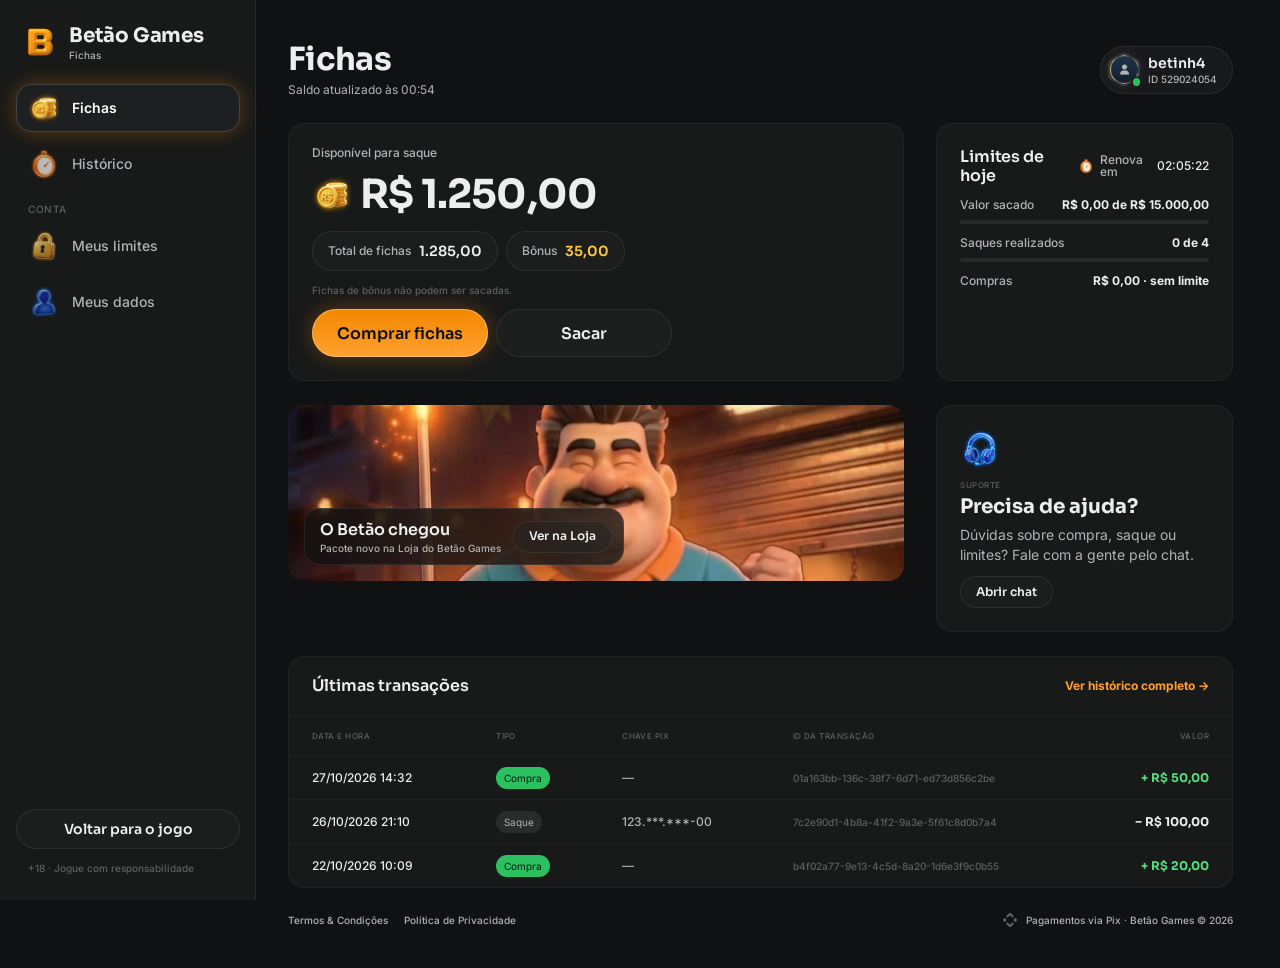
==== commit 733aaf46: "Header: saldo com dropdown (Saldo total, geral, Bônus, Bônus Fidelidade, livre pra saque, Sacar | Co" ====
--- a/fichas/index.html
+++ b/fichas/index.html
@@ -10,9 +10,9 @@
 <link rel="preconnect" href="https://fonts.googleapis.com">
 <link rel="preconnect" href="https://fonts.gstatic.com" crossorigin>
 <link rel="stylesheet" href="https://fonts.googleapis.com/css2?family=Inter:wght@400;500;600;700&family=Sora:wght@600;700;800&display=swap">
-<link rel="stylesheet" href="../css/tokens.css?v=20261027h">
-<link rel="stylesheet" href="../css/ui.css?v=20261027h">
-<link rel="stylesheet" href="fichas.css?v=20261027h">
+<link rel="stylesheet" href="../css/tokens.css?v=20261117d">
+<link rel="stylesheet" href="../css/ui.css?v=20261117d">
+<link rel="stylesheet" href="fichas.css?v=20261117d">
 </head>
 <body>
 <svg width="0" height="0" style="position:absolute" aria-hidden="true">
@@ -35,6 +35,6 @@
 <div class="veil" id="veil" hidden><section class="drawer" id="drawer" role="dialog" aria-modal="true"></section></div>
 <div class="toast" id="toast"><span class="hint-pill" id="toastTxt"></span></div>
 
-<script src="fichas.js?v=20261027h"></script>
+<script src="fichas.js?v=20261117d"></script>
 </body>
 </html>
--- a/css/tokens.css
+++ b/css/tokens.css
@@ -32,7 +32,7 @@
   /* games */
   --game-truco:#e5484d; --game-paulista:#3b74f5; --game-cacheta:#8752f2; --game-tranca:#2cc160; --game-buraco:#1f9a4a;
   --game-poker:#0fa968; --game-sinuca:#2fa35a; --game-todos:#ff9201; --game-domino:#14b8a6; --game-dama:#f76b15; --game-xadrez:#5b6cff;
-  --game-paulista-tint:#3b74f53d; --game-truco-tint:#e5484d3d; --game-cacheta-tint:#8752f23d; --game-buraco-tint:#1f9a4a3d;
+  --game-paulista-tint:#3b74f53d; --game-truco-tint:#e5484d3d; --game-cacheta-tint:#8752f23d; --game-buraco-tint:#1f9a4a3d; --game-poker-tint:#0fa9683d; --game-sinuca-tint:#2fa35a3d;
   /* crew */
   --crew-engenheiro:#4fb3ff; --crew-comandante:#f5c542; --crew-piloto:#ff5a36; --crew-navegador:#e86bff; --crew-explorador:#4dffb8;
   --crew-bar:#ff9f43; --crew-reis:#34d399; --crew-nobru:#3d8bff; --crew-inhui:#ff4fb0;
@@ -40,6 +40,7 @@
   --stake-padrao-top:#673600; --stake-padrao-bottom:#341d07; --stake-iniciante-top:#1f9a4a; --stake-iniciante-bottom:#1f502c;
   --table-card-top:#1f5a4a; --table-card-bottom:#0f2e2a; --table-stake:#ffc841;
   --plus-bg:#52de7e; --plus-icon:#101112;
+  --btn-success-top:#52de7e; --btn-success-bg:#1f9a4a; /* DS button-glass ☰ Type=Success (Comprar) */
   /* cards */
   --card-face:#ffffff; --card-border:#9ea2a4; --suit-red:#c72c3d; --suit-black:#141922; --back-top:#7e4606; --back-bottom:#491f00;
   /* seat timer */
--- a/css/ui.css
+++ b/css/ui.css
@@ -8,6 +8,7 @@
 [role="button"]{cursor:pointer;-webkit-tap-highlight-color:transparent;-webkit-user-select:none;user-select:none;outline:0}
 input{font:inherit;color:inherit;border:0;background:none;outline:0;padding:0;margin:0;min-width:0}
 img,video{display:block;max-width:100%;user-select:none;-webkit-user-drag:none}
+video::-webkit-media-controls,video::-webkit-media-controls-start-playback-button,video::-webkit-media-controls-overlay-play-button{display:none!important;-webkit-appearance:none} /* sem botão de play: os vídeos são fundo */
 svg{display:block}
 [hidden]{display:none!important}
 .ic{flex:none;object-fit:contain;pointer-events:none}
@@ -50,6 +51,45 @@
 .cpill.bonus .t b{color:var(--text-prize)}
 .cpill .plus{width:20px;height:20px;border-radius:10px;background:var(--plus-bg);display:grid;place-items:center;flex:none}
 .cpill .plus svg{width:12px;height:12px;fill:var(--plus-icon)}
+/* saldo com seta: abre o dropdown (DS header-game ◉ Expanded) */
+.cpill .chev{width:20px;height:20px;display:grid;place-items:center;flex:none}
+.cpill .chev svg{width:10px;height:10px;fill:var(--text-muted);transform:rotate(90deg);transition:transform .2s}
+.cpill.open{box-shadow:inset 0 0 0 1px var(--border-strong)} .cpill.open .chev svg{transform:rotate(-90deg)}
+.hdr .hbuy{flex:1;min-width:0}
+/* dropdown do saldo (DS balance-panel) · celular: preso embaixo do header */
+.baldrop{position:absolute;left:0;right:0;top:64px;bottom:0;z-index:45;background:var(--bga-default-75);animation:fade .15s both}
+.balp{display:flex;flex-direction:column;gap:16px;max-height:100%;overflow:auto;padding:16px 16px 24px;background:var(--bg-subtle);border-radius:0 0 24px 24px;box-shadow:inset 0 -1px 0 var(--hl-subtle),0 16px 40px rgba(0,0,0,.4);animation:balIn .22s cubic-bezier(.2,.8,.2,1) both}
+@keyframes balIn{from{transform:translateY(-12px);opacity:0}}
+.balp .top{display:flex;justify-content:space-between;align-items:flex-start}
+.balp .top small{font:500 12px/1.2 var(--f-ui);color:var(--text-muted)}
+.balp .tv{display:flex;align-items:center;gap:8px;margin-top:4px}
+.balp .tv b{font:700 32px/1.2 var(--f-display);letter-spacing:-.02em;font-variant-numeric:tabular-nums}
+.balp .eye,.balp .x{display:grid;place-items:center;width:28px;height:28px}
+.balp .eye svg{width:20px;height:20px;fill:var(--text-muted)}
+.balp .x svg{width:12px;height:12px;fill:var(--text-muted);transform:rotate(-90deg)}
+.balp .rows{display:flex;flex-direction:column;gap:12px}
+.balp .kv{display:flex;justify-content:space-between;gap:12px;font:400 14px/1.4 var(--f-ui);color:var(--text-muted)}
+.balp .kv b{font-weight:400;color:var(--text-default);font-variant-numeric:tabular-nums;text-align:right}
+.balp hr{border:0;height:1px;background:var(--border-muted);margin:0}
+.balp .acts{display:flex;gap:12px} .balp .acts .btn{flex:1}
+/* Bônus Fidelidade (DS _loyalty-bonus): Resgatar quando tem valor · Juntando com a seta que abre as regras */
+.fid{display:flex;flex-direction:column;gap:12px;padding:8px 12px 8px 8px;border-radius:24px;background:var(--bga-strong-50);box-shadow:inset 0 0 0 1px var(--border-muted)}
+.fid.ready{flex-direction:row;align-items:center;gap:8px}
+.fid .ic{width:28px;height:28px;flex:none}
+.fid .t{flex:1;min-width:0;display:flex;flex-direction:column;gap:2px;text-align:left}
+.fid .t b{font:400 14px/1.3 var(--f-ui);color:var(--text-default)}
+.fid .t small{font:500 10px/1.2 var(--f-ui);color:var(--text-muted)}
+.fid .v{font:400 14px/1 var(--f-ui);font-variant-numeric:tabular-nums}
+.fid .row{display:flex;align-items:center;gap:8px;width:100%}
+.fid .chev{width:20px;height:20px;display:grid;place-items:center;flex:none}
+.fid .chev svg{width:10px;height:10px;fill:var(--text-muted);transform:rotate(90deg);transition:transform .2s}
+.fid.open{border-radius:16px;padding:8px 12px 12px 8px} .fid.open .chev svg{transform:rotate(-90deg)}
+.fid .more{display:flex;flex-direction:column;gap:12px}
+.fid .wk{display:flex;flex-direction:column;gap:4px;padding:12px;border-radius:12px;background:var(--bga-default-50);box-shadow:inset 0 0 0 1px var(--border-muted)}
+.fid .wk small{font:500 12px/1.2 var(--f-ui);color:var(--text-muted)}
+.fid .wk b{font:700 20px/1.2 var(--f-display);color:var(--text-prize);font-variant-numeric:tabular-nums}
+.fid p{margin:0;font:400 12px/1.5 var(--f-ui);color:var(--text-muted)}
+.fid .kv{font-size:12px}
 .hbell{position:relative;width:36px;height:36px;border-radius:18px;background:var(--bga-strong-50);box-shadow:inset 0 0 0 1px var(--border-muted);display:grid;place-items:center;flex:none}
 .hbell .ic{width:28px;height:28px}
 .hbell i{position:absolute;left:28px;top:0;width:8px;height:8px;border-radius:50%;background:var(--notification-error)}
@@ -122,6 +162,7 @@
 .btn.m44{height:44px;border-radius:22px}
 .btn.pri{background:linear-gradient(180deg,var(--btn-primary-top),var(--btn-primary-bg));box-shadow:inset 0 0 0 1px var(--hl),0 0 20px var(--glow-info);color:var(--btn-primary-text)}
 .btn.sec{background:var(--bga-strong-50);box-shadow:inset 0 0 0 1px var(--border-muted);color:var(--text-default)}
+.btn.ok{background:linear-gradient(180deg,var(--btn-success-top),var(--btn-success-bg));box-shadow:inset 0 0 0 1px var(--hl),0 0 20px var(--glow-success);color:#fff}
 .btn:disabled,.btn.dis{background:var(--btn-disabled-bg);box-shadow:none;color:var(--btn-disabled-text);pointer-events:none}
 .btn.danger-txt{background:none;box-shadow:none;color:var(--text-error);font:500 14px/1 var(--f-ui)}
 .btn.fill{flex:1;min-width:0}
@@ -136,9 +177,9 @@
 .bicon.s28{width:28px;height:28px;border-radius:14px}.bicon.s28 svg{width:16px;height:16px}
 
 /* ---------- tag ---------- */
-.tag{display:inline-flex;align-items:center;gap:4px;padding:2px 8px;border-radius:999px;font:600 12px/14px var(--f-display);white-space:nowrap;flex:none}
+.tag{display:inline-flex;align-items:center;gap:4px;padding:2px 8px;border-radius:999px;font:400 12px/18px var(--f-ui);white-space:nowrap;flex:none}
 .tag.neutral{background:#ffffff14;color:var(--text-muted)}
-.tag.gold{background:#ffa02e29;color:var(--text-brand);box-shadow:inset 0 0 0 1px #ffdec18c}
+.tag.gold{padding:3px 8px;background:#ffa02e29;color:#fff;box-shadow:inset 0 0 0 1px #ffdec18c}
 .tag.success{background:var(--sys-success);color:var(--bg-default)}
 .tag.danger{background:var(--sys-error);color:var(--text-default)}
 .tag.info{background:var(--sys-info);color:var(--text-default)}
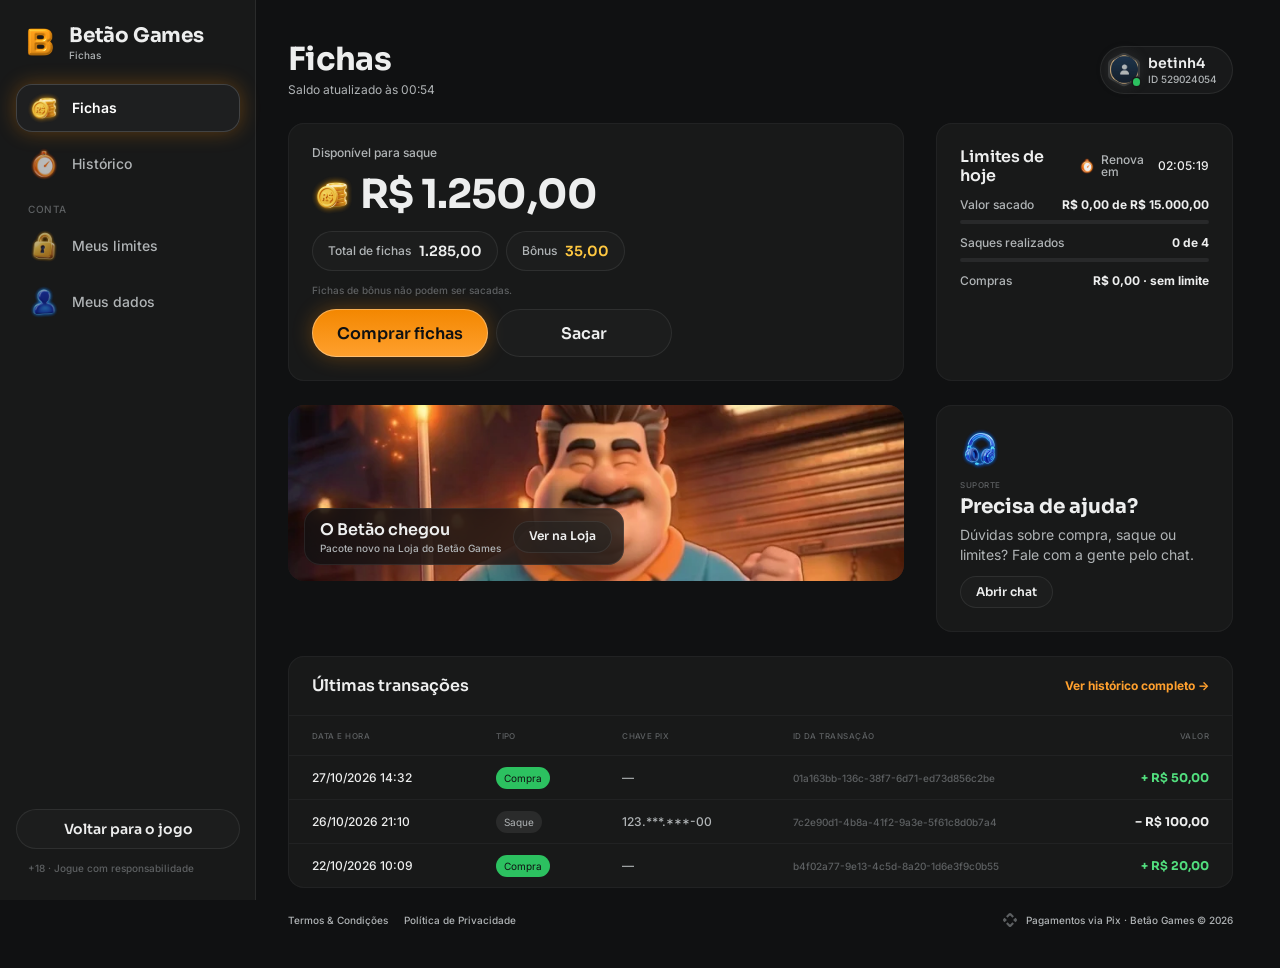
==== commit df021f0c: "Loja como na produção + promoção: pacotes a R$ 9,90 com as famílias da página Skins, pacote da marca" ====
--- a/fichas/index.html
+++ b/fichas/index.html
@@ -10,9 +10,9 @@
 <link rel="preconnect" href="https://fonts.googleapis.com">
 <link rel="preconnect" href="https://fonts.gstatic.com" crossorigin>
 <link rel="stylesheet" href="https://fonts.googleapis.com/css2?family=Inter:wght@400;500;600;700&family=Sora:wght@600;700;800&display=swap">
-<link rel="stylesheet" href="../css/tokens.css?v=20261117d">
-<link rel="stylesheet" href="../css/ui.css?v=20261117d">
-<link rel="stylesheet" href="fichas.css?v=20261117d">
+<link rel="stylesheet" href="../css/tokens.css?v=20261119a">
+<link rel="stylesheet" href="../css/ui.css?v=20261119a">
+<link rel="stylesheet" href="fichas.css?v=20261119a">
 </head>
 <body>
 <svg width="0" height="0" style="position:absolute" aria-hidden="true">
@@ -35,6 +35,6 @@
 <div class="veil" id="veil" hidden><section class="drawer" id="drawer" role="dialog" aria-modal="true"></section></div>
 <div class="toast" id="toast"><span class="hint-pill" id="toastTxt"></span></div>
 
-<script src="fichas.js?v=20261117d"></script>
+<script src="fichas.js?v=20261119a"></script>
 </body>
 </html>
--- a/css/tokens.css
+++ b/css/tokens.css
@@ -36,6 +36,8 @@
   /* crew */
   --crew-engenheiro:#4fb3ff; --crew-comandante:#f5c542; --crew-piloto:#ff5a36; --crew-navegador:#e86bff; --crew-explorador:#4dffb8;
   --crew-bar:#ff9f43; --crew-reis:#34d399; --crew-nobru:#3d8bff; --crew-inhui:#ff4fb0;
+  /* famílias da página Skins (mesma cor da chamada do Truco) */
+  --crew-laje:#ff7f50; --crew-portaria:#3ddc84; --crew-live:#b45cff; --crew-feira:#ffa62b; --crew-navalha:#ff4fb0; --crew-varzea:#5be37d; --crew-oficina:#3db8ff; --crew-posto:#ff3b4a; --crew-fliper:#a45cff; --crew-grau:#4fa3ff; --crew-palpite:#f2b233;
   /* stake / table */
   --stake-padrao-top:#673600; --stake-padrao-bottom:#341d07; --stake-iniciante-top:#1f9a4a; --stake-iniciante-bottom:#1f502c;
   --table-card-top:#1f5a4a; --table-card-bottom:#0f2e2a; --table-stake:#ffc841;
--- a/css/ui.css
+++ b/css/ui.css
@@ -60,10 +60,9 @@
 .baldrop{position:absolute;left:0;right:0;top:64px;bottom:0;z-index:45;background:var(--bga-default-75);animation:fade .15s both}
 .balp{display:flex;flex-direction:column;gap:16px;max-height:100%;overflow:auto;padding:16px 16px 24px;background:var(--bg-subtle);border-radius:0 0 24px 24px;box-shadow:inset 0 -1px 0 var(--hl-subtle),0 16px 40px rgba(0,0,0,.4);animation:balIn .22s cubic-bezier(.2,.8,.2,1) both}
 @keyframes balIn{from{transform:translateY(-12px);opacity:0}}
-.balp .top{display:flex;justify-content:space-between;align-items:flex-start}
+.balp .top{display:flex;justify-content:space-between;align-items:center}
 .balp .top small{font:500 12px/1.2 var(--f-ui);color:var(--text-muted)}
-.balp .tv{display:flex;align-items:center;gap:8px;margin-top:4px}
-.balp .tv b{font:700 32px/1.2 var(--f-display);letter-spacing:-.02em;font-variant-numeric:tabular-nums}
+.balp .tv{display:flex;align-items:center;gap:4px}
 .balp .eye,.balp .x{display:grid;place-items:center;width:28px;height:28px}
 .balp .eye svg{width:20px;height:20px;fill:var(--text-muted)}
 .balp .x svg{width:12px;height:12px;fill:var(--text-muted);transform:rotate(-90deg)}
